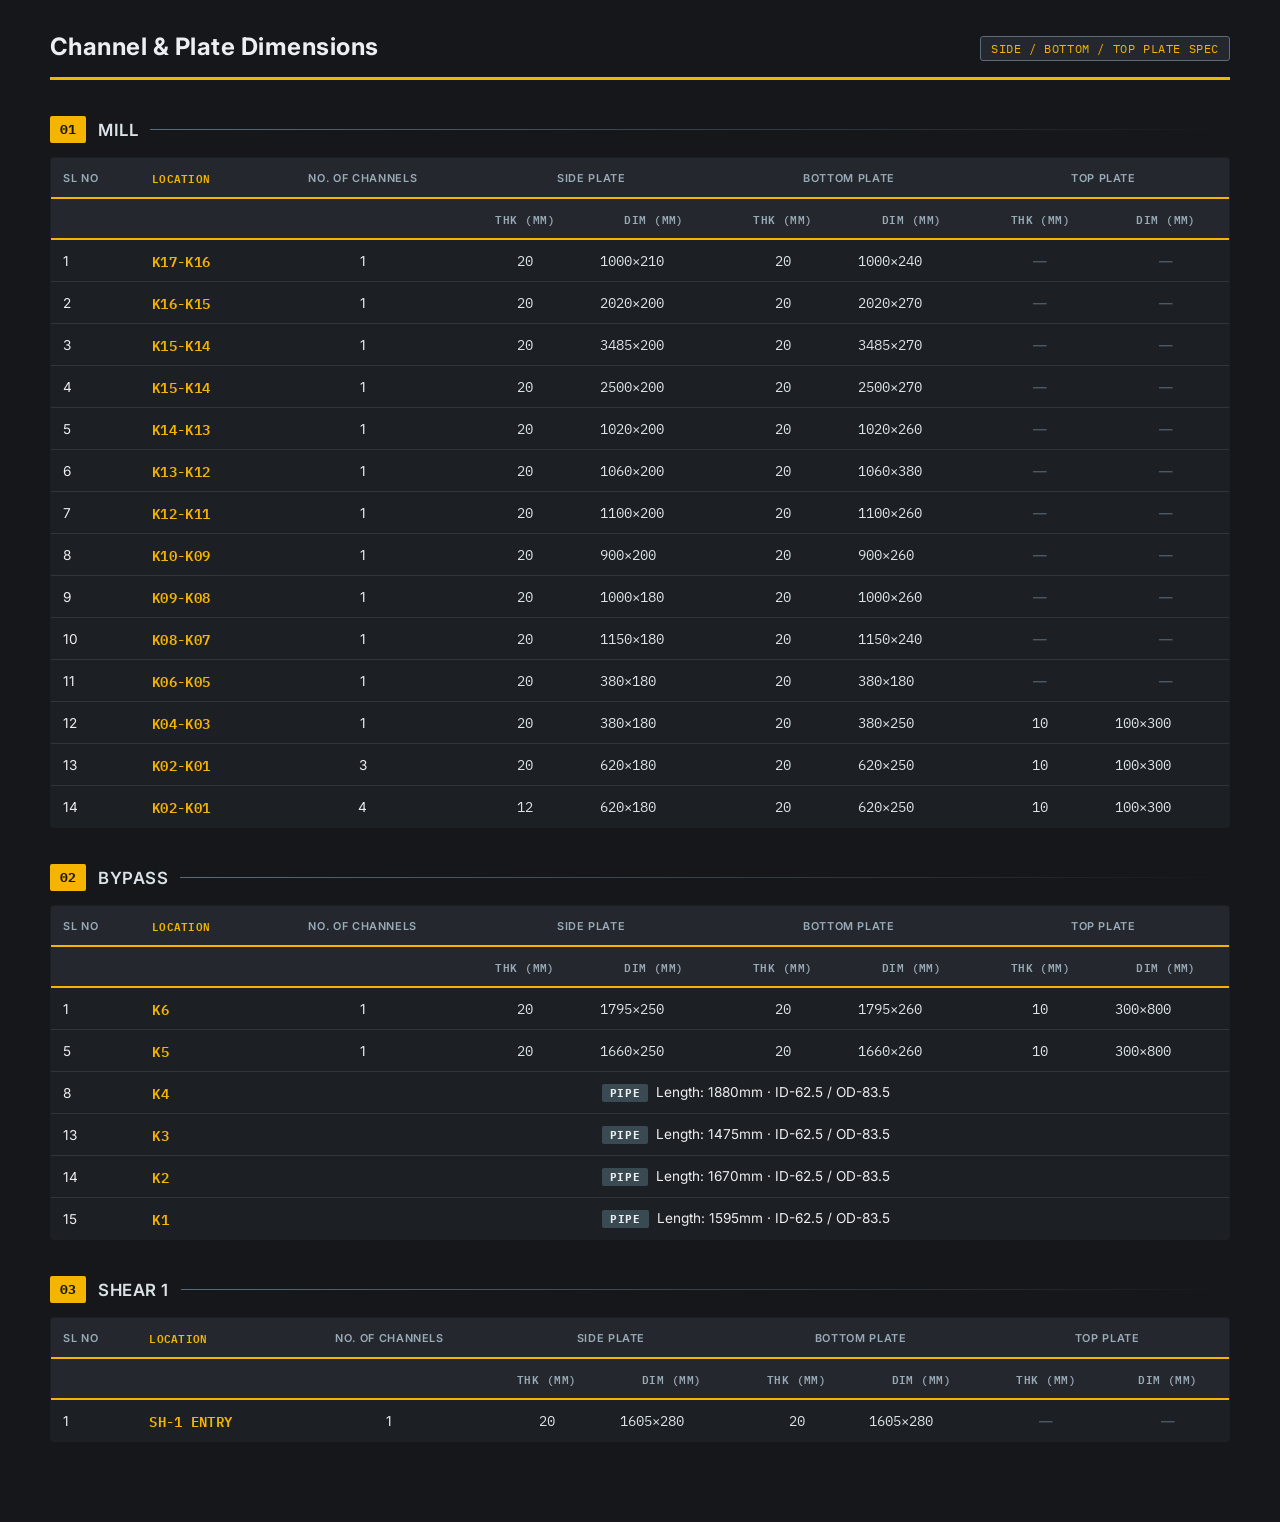
==== mill-trough.html @ 1d9238be "Add files via upload" ====
<!DOCTYPE html>
<html lang="en">
<head>
<meta charset="UTF-8">
<title>Channel & Plate Dimensions</title>
<style>
  @import url('https://fonts.googleapis.com/css2?family=Inter:wght@400;500;600;700&family=IBM+Plex+Mono:wght@400;500;600;700&display=swap');

  :root{
    --graphite-950:#15171a;
    --graphite-900:#1c1f23;
    --graphite-800:#24282e;
    --graphite-700:#31363d;
    --steel-500:#5b6b7a;
    --steel-300:#9aabb8;
    --steel-100:#dbe3e8;
    --hazard:#f4b400;
    --hazard-dim:#8a6a10;
    --paper:#eceef0;
    --pipe:#3a4a52;
  }

  *{box-sizing:border-box;}
  body{
    margin:0;
    background:var(--graphite-950);
    color:var(--paper);
    font-family:'Inter',sans-serif;
    padding:32px 20px 80px;
  }

  .wrap{max-width:1180px;margin:0 auto;}

  header{
    border-bottom:3px solid var(--hazard);
    padding-bottom:16px;
    margin-bottom:28px;
    display:flex;
    justify-content:space-between;
    align-items:flex-end;
    flex-wrap:wrap;
    gap:10px;
  }
  header h1{
    margin:0;
    font-size:1.5rem;
    font-weight:700;
    letter-spacing:.02em;
  }
  header .tag{
    font-family:'IBM Plex Mono',monospace;
    font-size:.75rem;
    color:var(--hazard);
    background:var(--graphite-800);
    border:1px solid var(--steel-700, var(--steel-500));
    padding:4px 10px;
    border-radius:3px;
    letter-spacing:.05em;
  }

  .section-plate{
    display:flex;
    align-items:center;
    gap:12px;
    margin:36px 0 14px;
  }
  .section-plate .num{
    font-family:'IBM Plex Mono',monospace;
    font-weight:700;
    font-size:.8rem;
    color:var(--graphite-950);
    background:var(--hazard);
    padding:5px 10px;
    border-radius:2px;
  }
  .section-plate h2{
    margin:0;
    font-size:1.05rem;
    font-weight:600;
    letter-spacing:.03em;
    color:var(--steel-100);
    text-transform:uppercase;
  }
  .section-plate .rule{
    flex:1;
    height:1px;
    background:linear-gradient(to right,var(--steel-500),transparent);
  }

  table{
    width:100%;
    border-collapse:collapse;
    background:var(--graphite-900);
    border:1px solid var(--graphite-700);
    border-radius:4px;
    overflow:hidden;
  }
  thead th{
    background:var(--graphite-800);
    color:var(--steel-300);
    font-size:.68rem;
    text-transform:uppercase;
    letter-spacing:.06em;
    font-weight:600;
    padding:10px 12px;
    border-bottom:2px solid var(--hazard);
    text-align:left;
    white-space:nowrap;
  }
  thead th.group-side,thead th.group-bottom,thead th.group-top{
    text-align:center;
  }
  tbody td{
    padding:9px 12px;
    border-bottom:1px solid var(--graphite-700);
    font-size:.85rem;
    color:var(--paper);
    white-space:nowrap;
  }
  tbody tr:hover td{background:var(--graphite-800);}
  tbody tr:last-child td{border-bottom:none;}

  td.loc, th.loc{
    font-family:'IBM Plex Mono',monospace;
    font-weight:600;
    color:var(--hazard);
    letter-spacing:.02em;
  }
  td.dim, td.mm{
    font-family:'IBM Plex Mono',monospace;
    color:var(--steel-100);
  }
  td.center, th.center{text-align:center;}
  td.na{color:var(--steel-500);text-align:center;}

  tr.pipe-row td.dim{
    font-family:'IBM Plex Mono',monospace;
    color:var(--steel-100);
  }
  tr.pipe-row .pipe-tag{
    display:inline-block;
    font-family:'IBM Plex Mono',monospace;
    font-size:.68rem;
    font-weight:700;
    color:var(--paper);
    background:var(--pipe);
    padding:2px 8px;
    border-radius:2px;
    letter-spacing:.05em;
    margin-right:8px;
  }

  .subhead{
    font-family:'IBM Plex Mono',monospace;
    font-size:.7rem;
    color:var(--steel-300);
    letter-spacing:.04em;
  }

  colgroup col.divider{background:var(--graphite-700);width:2px;}

  @media(max-width:820px){
    table{display:block;overflow-x:auto;}
  }
</style>
</head>
<body>
<div class="wrap">

  <header>
    <h1>Channel &amp; Plate Dimensions</h1>
    <span class="tag">SIDE / BOTTOM / TOP PLATE SPEC</span>
  </header>

  <!-- MILL -->
  <div class="section-plate">
    <span class="num">01</span>
    <h2>Mill</h2>
    <span class="rule"></span>
  </div>
  <table>
    <thead>
      <tr>
        <th>Sl No</th>
        <th class="loc">Location</th>
        <th class="center">No. of Channels</th>
        <th class="group-side" colspan="2">Side Plate</th>
        <th class="group-bottom" colspan="2">Bottom Plate</th>
        <th class="group-top" colspan="2">Top Plate</th>
      </tr>
      <tr>
        <th></th><th></th><th></th>
        <th class="center subhead">Thk (mm)</th><th class="center subhead">Dim (mm)</th>
        <th class="center subhead">Thk (mm)</th><th class="center subhead">Dim (mm)</th>
        <th class="center subhead">Thk (mm)</th><th class="center subhead">Dim (mm)</th>
      </tr>
    </thead>
    <tbody>
      <tr><td>1</td><td class="loc">K17-K16</td><td class="center">1</td><td class="center mm">20</td><td class="dim">1000×210</td><td class="center mm">20</td><td class="dim">1000×240</td><td class="na">—</td><td class="na">—</td></tr>
      <tr><td>2</td><td class="loc">K16-K15</td><td class="center">1</td><td class="center mm">20</td><td class="dim">2020×200</td><td class="center mm">20</td><td class="dim">2020×270</td><td class="na">—</td><td class="na">—</td></tr>
      <tr><td>3</td><td class="loc">K15-K14</td><td class="center">1</td><td class="center mm">20</td><td class="dim">3485×200</td><td class="center mm">20</td><td class="dim">3485×270</td><td class="na">—</td><td class="na">—</td></tr>
      <tr><td>4</td><td class="loc">K15-K14</td><td class="center">1</td><td class="center mm">20</td><td class="dim">2500×200</td><td class="center mm">20</td><td class="dim">2500×270</td><td class="na">—</td><td class="na">—</td></tr>
      <tr><td>5</td><td class="loc">K14-K13</td><td class="center">1</td><td class="center mm">20</td><td class="dim">1020×200</td><td class="center mm">20</td><td class="dim">1020×260</td><td class="na">—</td><td class="na">—</td></tr>
      <tr><td>6</td><td class="loc">K13-K12</td><td class="center">1</td><td class="center mm">20</td><td class="dim">1060×200</td><td class="center mm">20</td><td class="dim">1060×380</td><td class="na">—</td><td class="na">—</td></tr>
      <tr><td>7</td><td class="loc">K12-K11</td><td class="center">1</td><td class="center mm">20</td><td class="dim">1100×200</td><td class="center mm">20</td><td class="dim">1100×260</td><td class="na">—</td><td class="na">—</td></tr>
      <tr><td>8</td><td class="loc">K10-K09</td><td class="center">1</td><td class="center mm">20</td><td class="dim">900×200</td><td class="center mm">20</td><td class="dim">900×260</td><td class="na">—</td><td class="na">—</td></tr>
      <tr><td>9</td><td class="loc">K09-K08</td><td class="center">1</td><td class="center mm">20</td><td class="dim">1000×180</td><td class="center mm">20</td><td class="dim">1000×260</td><td class="na">—</td><td class="na">—</td></tr>
      <tr><td>10</td><td class="loc">K08-K07</td><td class="center">1</td><td class="center mm">20</td><td class="dim">1150×180</td><td class="center mm">20</td><td class="dim">1150×240</td><td class="na">—</td><td class="na">—</td></tr>
      <tr><td>11</td><td class="loc">K06-K05</td><td class="center">1</td><td class="center mm">20</td><td class="dim">380×180</td><td class="center mm">20</td><td class="dim">380×180</td><td class="na">—</td><td class="na">—</td></tr>
      <tr><td>12</td><td class="loc">K04-K03</td><td class="center">1</td><td class="center mm">20</td><td class="dim">380×180</td><td class="center mm">20</td><td class="dim">380×250</td><td class="center mm">10</td><td class="dim">100×300</td></tr>
      <tr><td>13</td><td class="loc">K02-K01</td><td class="center">3</td><td class="center mm">20</td><td class="dim">620×180</td><td class="center mm">20</td><td class="dim">620×250</td><td class="center mm">10</td><td class="dim">100×300</td></tr>
      <tr><td>14</td><td class="loc">K02-K01</td><td class="center">4</td><td class="center mm">12</td><td class="dim">620×180</td><td class="center mm">20</td><td class="dim">620×250</td><td class="center mm">10</td><td class="dim">100×300</td></tr>
    </tbody>
  </table>

  <!-- BYPASS -->
  <div class="section-plate">
    <span class="num">02</span>
    <h2>Bypass</h2>
    <span class="rule"></span>
  </div>
  <table>
    <thead>
      <tr>
        <th>Sl No</th>
        <th class="loc">Location</th>
        <th class="center">No. of Channels</th>
        <th class="group-side" colspan="2">Side Plate</th>
        <th class="group-bottom" colspan="2">Bottom Plate</th>
        <th class="group-top" colspan="2">Top Plate</th>
      </tr>
      <tr>
        <th></th><th></th><th></th>
        <th class="center subhead">Thk (mm)</th><th class="center subhead">Dim (mm)</th>
        <th class="center subhead">Thk (mm)</th><th class="center subhead">Dim (mm)</th>
        <th class="center subhead">Thk (mm)</th><th class="center subhead">Dim (mm)</th>
      </tr>
    </thead>
    <tbody>
      <tr><td>1</td><td class="loc">K6</td><td class="center">1</td><td class="center mm">20</td><td class="dim">1795×250</td><td class="center mm">20</td><td class="dim">1795×260</td><td class="center mm">10</td><td class="dim">300×800</td></tr>
      <tr><td>5</td><td class="loc">K5</td><td class="center">1</td><td class="center mm">20</td><td class="dim">1660×250</td><td class="center mm">20</td><td class="dim">1660×260</td><td class="center mm">10</td><td class="dim">300×800</td></tr>
      <tr class="pipe-row"><td>8</td><td class="loc">K4</td><td class="center" colspan="7"><span class="pipe-tag">PIPE</span><span class="dim">Length: 1880mm · ID-62.5 / OD-83.5</span></td></tr>
      <tr class="pipe-row"><td>13</td><td class="loc">K3</td><td class="center" colspan="7"><span class="pipe-tag">PIPE</span><span class="dim">Length: 1475mm · ID-62.5 / OD-83.5</span></td></tr>
      <tr class="pipe-row"><td>14</td><td class="loc">K2</td><td class="center" colspan="7"><span class="pipe-tag">PIPE</span><span class="dim">Length: 1670mm · ID-62.5 / OD-83.5</span></td></tr>
      <tr class="pipe-row"><td>15</td><td class="loc">K1</td><td class="center" colspan="7"><span class="pipe-tag">PIPE</span><span class="dim">Length: 1595mm · ID-62.5 / OD-83.5</span></td></tr>
    </tbody>
  </table>

  <!-- SHEAR 1 -->
  <div class="section-plate">
    <span class="num">03</span>
    <h2>Shear 1</h2>
    <span class="rule"></span>
  </div>
  <table>
    <thead>
      <tr>
        <th>Sl No</th>
        <th class="loc">Location</th>
        <th class="center">No. of Channels</th>
        <th class="group-side" colspan="2">Side Plate</th>
        <th class="group-bottom" colspan="2">Bottom Plate</th>
        <th class="group-top" colspan="2">Top Plate</th>
      </tr>
      <tr>
        <th></th><th></th><th></th>
        <th class="center subhead">Thk (mm)</th><th class="center subhead">Dim (mm)</th>
        <th class="center subhead">Thk (mm)</th><th class="center subhead">Dim (mm)</th>
        <th class="center subhead">Thk (mm)</th><th class="center subhead">Dim (mm)</th>
      </tr>
    </thead>
    <tbody>
      <tr><td>1</td><td class="loc">SH-1 ENTRY</td><td class="center">1</td><td class="center mm">20</td><td class="dim">1605×280</td><td class="center mm">20</td><td class="dim">1605×280</td><td class="na">—</td><td class="na">—</td></tr>
    </tbody>
  </table>

</div>
</body>
</html>
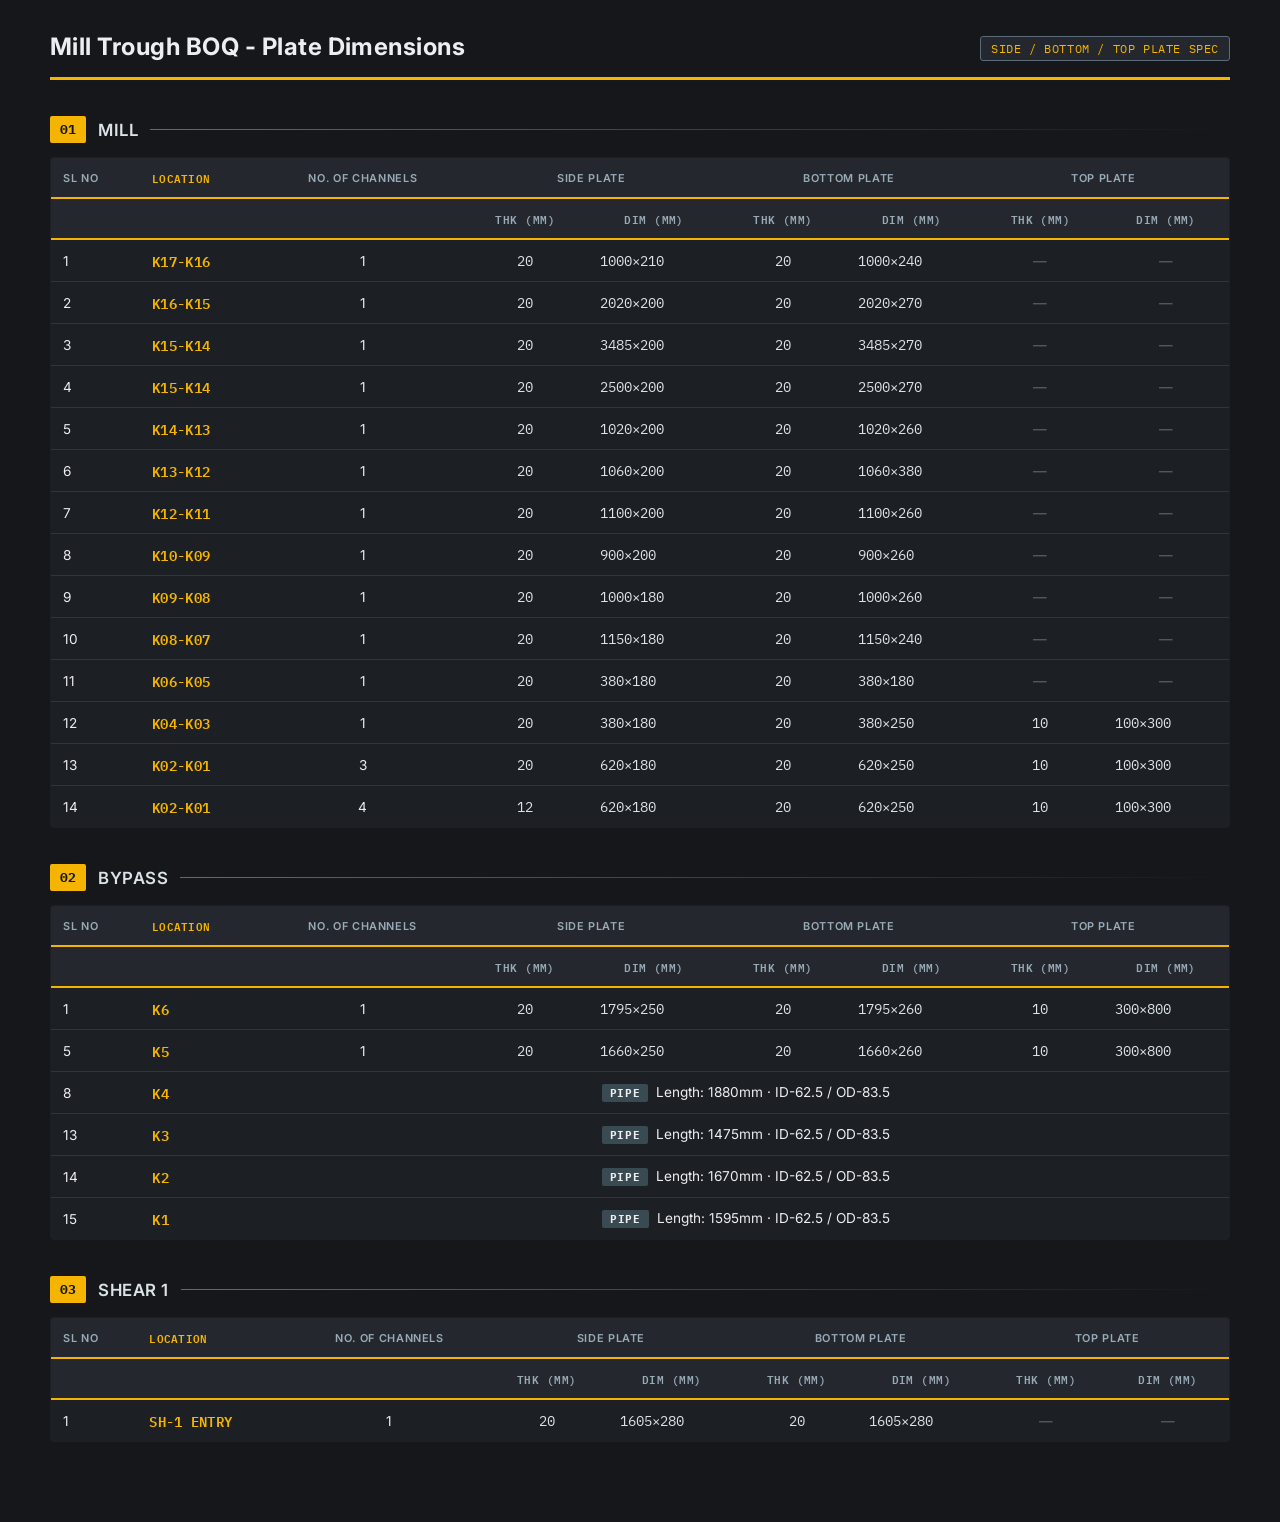
==== commit 562e486c: "Update header title to 'Mill Trough BOQ - Plate Dimensions'" ====
--- a/mill-trough.html
+++ b/mill-trough.html
@@ -2,7 +2,7 @@
 <html lang="en">
 <head>
 <meta charset="UTF-8">
-<title>Channel & Plate Dimensions</title>
+<title>Mill Trough BOQ - Plate Dimensions</title>
 <style>
   @import url('https://fonts.googleapis.com/css2?family=Inter:wght@400;500;600;700&family=IBM+Plex+Mono:wght@400;500;600;700&display=swap');
 
@@ -168,7 +168,7 @@
 <div class="wrap">
 
   <header>
-    <h1>Channel &amp; Plate Dimensions</h1>
+    <h1>Mill Trough BOQ - Plate Dimensions</h1>
     <span class="tag">SIDE / BOTTOM / TOP PLATE SPEC</span>
   </header>
 
